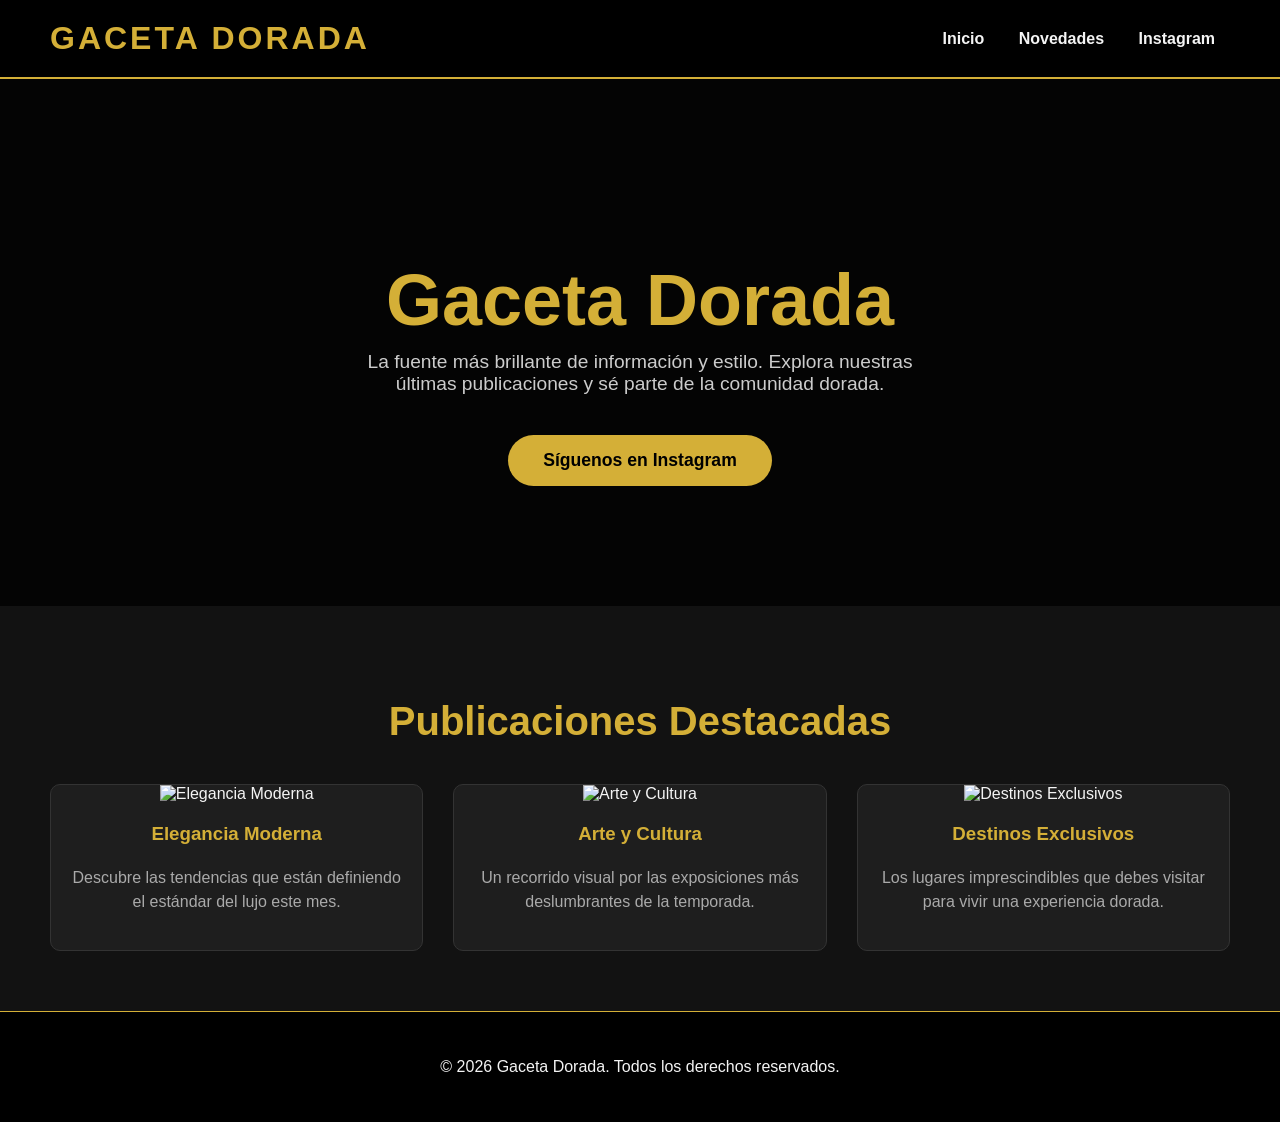
==== index.html @ b97988f5 "Se agrega el Proyecto" ====
<!DOCTYPE html>
<html lang="es">
<head>
    <meta charset="UTF-8">
    <meta name="viewport" content="width=device-width, initial-scale=1.0">
    <title>Gaceta Dorada</title>
    <style>
        /* Variables de color para mantener la estética dorada */
        :root {
            --dorado: #d4af37;
            --oscuro: #121212;
            --claro: #f4f4f4;
            --gris: #1e1e1e;
        }

        body {
            margin: 0;
            font-family: 'Helvetica Neue', Arial, sans-serif;
            background-color: var(--oscuro);
            color: var(--claro);
            scroll-behavior: smooth;
        }

        /* Encabezado fijo */
        header {
            background-color: #000;
            padding: 20px 50px;
            display: flex;
            justify-content: space-between;
            align-items: center;
            border-bottom: 2px solid var(--dorado);
            position: sticky;
            top: 0;
            z-index: 1000;
        }

        .logo {
            font-size: 2em;
            font-weight: bold;
            color: var(--dorado);
            text-transform: uppercase;
            letter-spacing: 3px;
            cursor: pointer;
        }

        nav a {
            color: var(--claro);
            text-decoration: none;
            margin: 0 15px;
            font-weight: bold;
            transition: color 0.3s ease;
        }

        nav a:hover {
            color: var(--dorado);
        }

        /* Sección principal (Hero) */
        .hero {
            text-align: center;
            padding: 120px 20px;
            /* Imagen de fondo genérica de alta calidad */
            background: linear-gradient(rgba(0,0,0,0.8), rgba(0,0,0,0.8)), url('https://images.unsplash.com/photo-1504711434969-e33886168f5c?ixlib=rb-1.2.1&auto=format&fit=crop&w=1350&q=80') no-repeat center center/cover;
        }

        .hero h1 {
            font-size: 4.5em;
            color: var(--dorado);
            margin-bottom: 10px;
            transition: all 0.3s ease;
        }

        .hero p {
            font-size: 1.2em;
            max-width: 600px;
            margin: 0 auto 40px;
            color: #ccc;
        }

        .btn {
            background-color: var(--dorado);
            color: #000;
            padding: 15px 35px;
            text-decoration: none;
            font-size: 1.1em;
            font-weight: bold;
            border-radius: 30px;
            transition: transform 0.3s ease, box-shadow 0.3s ease;
            display: inline-block;
        }

        .btn:hover {
            transform: scale(1.05);
            box-shadow: 0 0 15px var(--dorado);
        }

        /* Sección de contenido */
        .content {
            padding: 60px 50px;
            text-align: center;
        }

        .grid {
            display: grid;
            grid-template-columns: repeat(auto-fit, minmax(300px, 1fr));
            gap: 30px;
            margin-top: 40px;
        }

        .card {
            background-color: var(--gris);
            border: 1px solid #333;
            border-radius: 10px;
            overflow: hidden;
            transition: transform 0.3s ease, border-color 0.3s ease;
        }

        .card:hover {
            transform: translateY(-10px);
            border-color: var(--dorado);
        }

        .card img {
            width: 100%;
            height: 250px;
            object-fit: cover;
        }

        .card h3 {
            padding: 20px 20px 5px;
            color: var(--dorado);
            margin: 0;
        }

        .card p {
            padding: 0 20px 20px;
            color: #aaa;
            line-height: 1.5;
        }

        footer {
            text-align: center;
            padding: 30px;
            background-color: #000;
            border-top: 1px solid var(--dorado);
        }
    </style>
</head>
<body>

<header>
    <div class="logo">Gaceta Dorada</div>
    <nav>
        <a href="#inicio">Inicio</a>
        <a href="#novedades">Novedades</a>
        <a href="https://www.instagram.com/gacetadorada?igsh=OGdsdzQyYzI2OGFp" target="_blank">Instagram</a>
    </nav>
</header>

<section class="hero" id="inicio">
    <h1 id="titulo-dinamico">Gaceta Dorada</h1>
    <p>La fuente más brillante de información y estilo. Explora nuestras últimas publicaciones y sé parte de la comunidad dorada.</p>
    <a href="https://www.instagram.com/gacetadorada?igsh=OGdsdzQyYzI2OGFp" target="_blank" class="btn">Síguenos en Instagram</a>
</section>

<section class="content" id="novedades">
    <h2 style="color: var(--dorado); font-size: 2.5em;">Publicaciones Destacadas</h2>
    <div class="grid" id="contenedor-articulos">
        </div>
</section>

<footer>
    <p>&copy; 2026 Gaceta Dorada. Todos los derechos reservados.</p>
</footer>

<script>
    // JAVASCRIPT: Agrega interactividad y carga de datos dinámica
    document.addEventListener("DOMContentLoaded", () => {
        
        // 1. Datos simulados (Puedes reemplazarlos con el contenido real de tu Instagram/Revista)
        const publicaciones = [
            { titulo: "Elegancia Moderna", desc: "Descubre las tendencias que están definiendo el estándar del lujo este mes.", img: "https://images.unsplash.com/photo-1490481651871-ab68de25d43d?ixlib=rb-1.2.1&auto=format&fit=crop&w=600&q=80" },
            { titulo: "Arte y Cultura", desc: "Un recorrido visual por las exposiciones más deslumbrantes de la temporada.", img: "https://images.unsplash.com/photo-1513364776144-60967b0f800f?ixlib=rb-1.2.1&auto=format&fit=crop&w=600&q=80" },
            { titulo: "Destinos Exclusivos", desc: "Los lugares imprescindibles que debes visitar para vivir una experiencia dorada.", img: "https://images.unsplash.com/photo-1476514525535-07fb3b4ae5f1?ixlib=rb-1.2.1&auto=format&fit=crop&w=600&q=80" }
        ];

        const contenedor = document.getElementById('contenedor-articulos');

        // 2. Renderizar las tarjetas dinámicamente
        publicaciones.forEach(pub => {
            const card = document.createElement('div');
            card.className = 'card';
            card.innerHTML = `
                <img src="${pub.img}" alt="${pub.titulo}">
                <h3>${pub.titulo}</h3>
                <p>${pub.desc}</p>
            `;
            contenedor.appendChild(card);
        });

        // 3. Animación interactiva con JavaScript en el título principal
        const titulo = document.getElementById('titulo-dinamico');
        titulo.addEventListener('mouseover', () => {
            titulo.style.color = '#ffffff';
            titulo.style.textShadow = '0 0 20px #d4af37';
        });
        titulo.addEventListener('mouseout', () => {
            titulo.style.color = '#d4af37';
            titulo.style.textShadow = 'none';
        });
    });
</script>

</body>
</html>
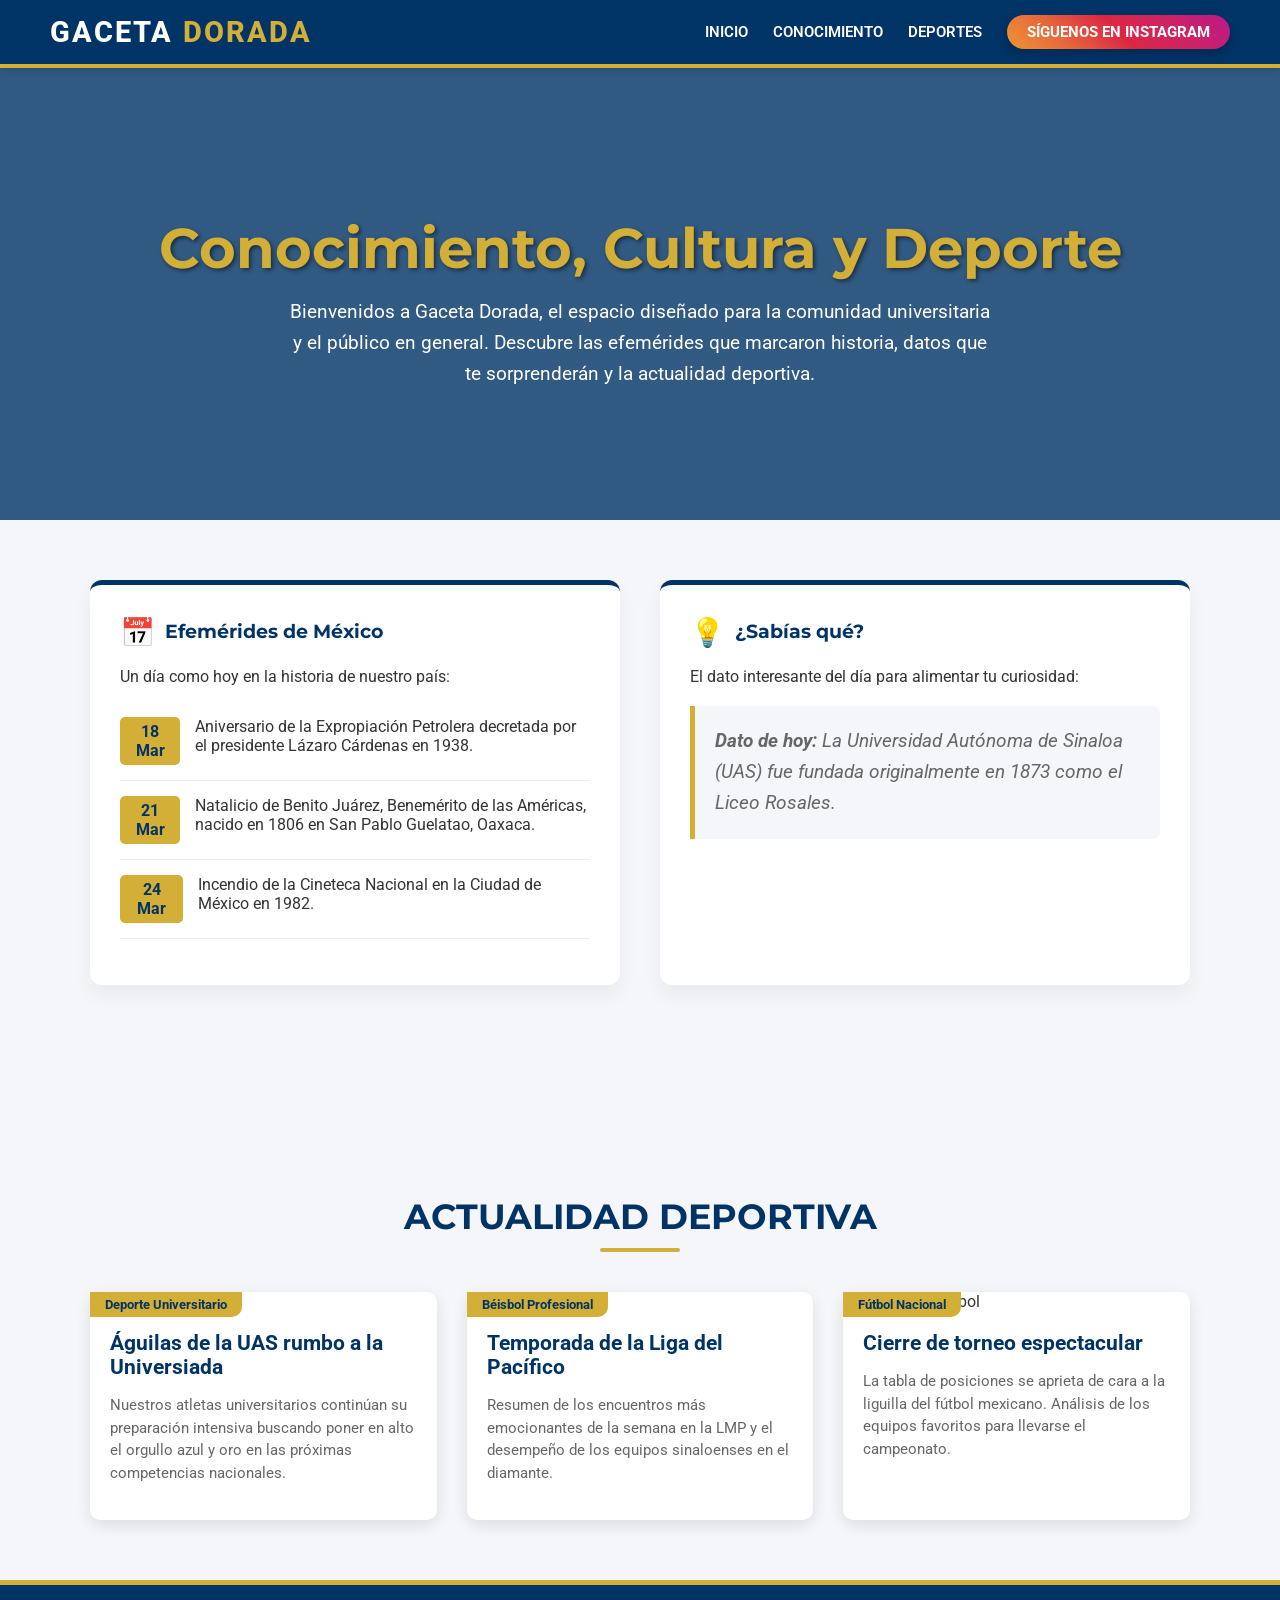
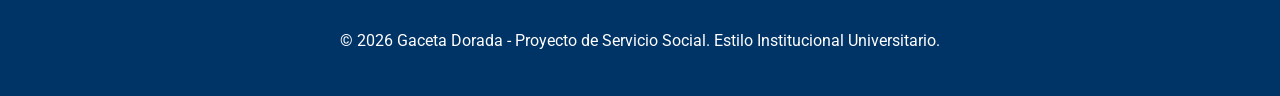
==== commit dfda788f: "Add files via upload" ====
--- a/index.html
+++ b/index.html
@@ -1,215 +1,419 @@
-<!DOCTYPE html>
-<html lang="es">
-<head>
-    <meta charset="UTF-8">
-    <meta name="viewport" content="width=device-width, initial-scale=1.0">
-    <title>Gaceta Dorada</title>
-    <style>
-        /* Variables de color para mantener la estética dorada */
-        :root {
-            --dorado: #d4af37;
-            --oscuro: #121212;
-            --claro: #f4f4f4;
-            --gris: #1e1e1e;
-        }
-
-        body {
-            margin: 0;
-            font-family: 'Helvetica Neue', Arial, sans-serif;
-            background-color: var(--oscuro);
-            color: var(--claro);
-            scroll-behavior: smooth;
-        }
-
-        /* Encabezado fijo */
-        header {
-            background-color: #000;
-            padding: 20px 50px;
-            display: flex;
-            justify-content: space-between;
-            align-items: center;
-            border-bottom: 2px solid var(--dorado);
-            position: sticky;
-            top: 0;
-            z-index: 1000;
-        }
-
-        .logo {
-            font-size: 2em;
-            font-weight: bold;
-            color: var(--dorado);
-            text-transform: uppercase;
-            letter-spacing: 3px;
-            cursor: pointer;
-        }
-
-        nav a {
-            color: var(--claro);
-            text-decoration: none;
-            margin: 0 15px;
-            font-weight: bold;
-            transition: color 0.3s ease;
-        }
-
-        nav a:hover {
-            color: var(--dorado);
-        }
-
-        /* Sección principal (Hero) */
-        .hero {
-            text-align: center;
-            padding: 120px 20px;
-            /* Imagen de fondo genérica de alta calidad */
-            background: linear-gradient(rgba(0,0,0,0.8), rgba(0,0,0,0.8)), url('https://images.unsplash.com/photo-1504711434969-e33886168f5c?ixlib=rb-1.2.1&auto=format&fit=crop&w=1350&q=80') no-repeat center center/cover;
-        }
-
-        .hero h1 {
-            font-size: 4.5em;
-            color: var(--dorado);
-            margin-bottom: 10px;
-            transition: all 0.3s ease;
-        }
-
-        .hero p {
-            font-size: 1.2em;
-            max-width: 600px;
-            margin: 0 auto 40px;
-            color: #ccc;
-        }
-
-        .btn {
-            background-color: var(--dorado);
-            color: #000;
-            padding: 15px 35px;
-            text-decoration: none;
-            font-size: 1.1em;
-            font-weight: bold;
-            border-radius: 30px;
-            transition: transform 0.3s ease, box-shadow 0.3s ease;
-            display: inline-block;
-        }
-
-        .btn:hover {
-            transform: scale(1.05);
-            box-shadow: 0 0 15px var(--dorado);
-        }
-
-        /* Sección de contenido */
-        .content {
-            padding: 60px 50px;
-            text-align: center;
-        }
-
-        .grid {
-            display: grid;
-            grid-template-columns: repeat(auto-fit, minmax(300px, 1fr));
-            gap: 30px;
-            margin-top: 40px;
-        }
-
-        .card {
-            background-color: var(--gris);
-            border: 1px solid #333;
-            border-radius: 10px;
-            overflow: hidden;
-            transition: transform 0.3s ease, border-color 0.3s ease;
-        }
-
-        .card:hover {
-            transform: translateY(-10px);
-            border-color: var(--dorado);
-        }
-
-        .card img {
-            width: 100%;
-            height: 250px;
-            object-fit: cover;
-        }
-
-        .card h3 {
-            padding: 20px 20px 5px;
-            color: var(--dorado);
-            margin: 0;
-        }
-
-        .card p {
-            padding: 0 20px 20px;
-            color: #aaa;
-            line-height: 1.5;
-        }
-
-        footer {
-            text-align: center;
-            padding: 30px;
-            background-color: #000;
-            border-top: 1px solid var(--dorado);
-        }
-    </style>
-</head>
-<body>
-
-<header>
-    <div class="logo">Gaceta Dorada</div>
-    <nav>
-        <a href="#inicio">Inicio</a>
-        <a href="#novedades">Novedades</a>
-        <a href="https://www.instagram.com/gacetadorada?igsh=OGdsdzQyYzI2OGFp" target="_blank">Instagram</a>
-    </nav>
-</header>
-
-<section class="hero" id="inicio">
-    <h1 id="titulo-dinamico">Gaceta Dorada</h1>
-    <p>La fuente más brillante de información y estilo. Explora nuestras últimas publicaciones y sé parte de la comunidad dorada.</p>
-    <a href="https://www.instagram.com/gacetadorada?igsh=OGdsdzQyYzI2OGFp" target="_blank" class="btn">Síguenos en Instagram</a>
-</section>
-
-<section class="content" id="novedades">
-    <h2 style="color: var(--dorado); font-size: 2.5em;">Publicaciones Destacadas</h2>
-    <div class="grid" id="contenedor-articulos">
-        </div>
-</section>
-
-<footer>
-    <p>&copy; 2026 Gaceta Dorada. Todos los derechos reservados.</p>
-</footer>
-
-<script>
-    // JAVASCRIPT: Agrega interactividad y carga de datos dinámica
-    document.addEventListener("DOMContentLoaded", () => {
-        
-        // 1. Datos simulados (Puedes reemplazarlos con el contenido real de tu Instagram/Revista)
-        const publicaciones = [
-            { titulo: "Elegancia Moderna", desc: "Descubre las tendencias que están definiendo el estándar del lujo este mes.", img: "https://images.unsplash.com/photo-1490481651871-ab68de25d43d?ixlib=rb-1.2.1&auto=format&fit=crop&w=600&q=80" },
-            { titulo: "Arte y Cultura", desc: "Un recorrido visual por las exposiciones más deslumbrantes de la temporada.", img: "https://images.unsplash.com/photo-1513364776144-60967b0f800f?ixlib=rb-1.2.1&auto=format&fit=crop&w=600&q=80" },
-            { titulo: "Destinos Exclusivos", desc: "Los lugares imprescindibles que debes visitar para vivir una experiencia dorada.", img: "https://images.unsplash.com/photo-1476514525535-07fb3b4ae5f1?ixlib=rb-1.2.1&auto=format&fit=crop&w=600&q=80" }
-        ];
-
-        const contenedor = document.getElementById('contenedor-articulos');
-
-        // 2. Renderizar las tarjetas dinámicamente
-        publicaciones.forEach(pub => {
-            const card = document.createElement('div');
-            card.className = 'card';
-            card.innerHTML = `
-                <img src="${pub.img}" alt="${pub.titulo}">
-                <h3>${pub.titulo}</h3>
-                <p>${pub.desc}</p>
-            `;
-            contenedor.appendChild(card);
-        });
-
-        // 3. Animación interactiva con JavaScript en el título principal
-        const titulo = document.getElementById('titulo-dinamico');
-        titulo.addEventListener('mouseover', () => {
-            titulo.style.color = '#ffffff';
-            titulo.style.textShadow = '0 0 20px #d4af37';
-        });
-        titulo.addEventListener('mouseout', () => {
-            titulo.style.color = '#d4af37';
-            titulo.style.textShadow = 'none';
-        });
-    });
-</script>
-
-</body>
+<!DOCTYPE html>
+<html lang="es">
+<head>
+    <meta charset="UTF-8">
+    <meta name="viewport" content="width=device-width, initial-scale=1.0">
+    <title>Gaceta Dorada | Portal Universitario</title>
+    <link href="https://fonts.googleapis.com/css2?family=Montserrat:wght@400;600;800&family=Roboto:wght@300;400;700&display=swap" rel="stylesheet">
+    <style>
+        /* Paleta de colores estilo UAS */
+        :root {
+            --uas-azul: #003366; /* Azul marino institucional */
+            --uas-azul-claro: #004b87;
+            --uas-dorado: #D4AF37; /* Dorado elegante */
+            --uas-amarillo: #FFCC00; /* Amarillo vibrante UAS */
+            --blanco: #ffffff;
+            --gris-fondo: #f4f6f9;
+            --texto-oscuro: #333333;
+            --texto-claro: #666666;
+        /* Regla para evitar que los bordes y margenes rompan el tamaño*/
+            *, *::before, *::after{
+                box-sizing: border-box;
+            }
+        }
+
+        body {
+            margin: 0;
+            font-family: 'Roboto', sans-serif;
+            background-color: var(--gris-fondo);
+            color: var(--texto-oscuro);
+            scroll-behavior: smooth;
+            overflow-x: hidden;
+            width: 100%;
+        }
+
+        h1, h2, h3 {
+            font-family: 'Montserrat', sans-serif;
+        }
+
+        /* Encabezado Institucional */
+        header {
+            background-color: var(--uas-azul);
+            padding: 15px 50px;
+            display: flex;
+            justify-content: space-between;
+            align-items: center;
+            position: sticky;
+            top: 0;
+            z-index: 1000;
+            box-shadow: 0 4px 6px rgba(0,0,0,0.1);
+            border-bottom: 4px solid var(--uas-dorado);
+        }
+
+        .logo {
+            font-size: 1.8em;
+            font-weight: 800;
+            color: var(--blanco);
+            text-transform: uppercase;
+            letter-spacing: 2px;
+            display: flex;
+            align-items: center;
+            gap: 10px;
+        }
+
+        .logo span {
+            color: var(--uas-dorado);
+        }
+
+        nav {
+            display: flex;
+            align-items: center;
+            gap: 25px;
+        }
+
+        nav a {
+            color: var(--blanco);
+            text-decoration: none;
+            font-weight: 600;
+            font-size: 0.95em;
+            text-transform: uppercase;
+            transition: color 0.3s ease;
+        }
+
+        nav a:hover {
+            color: var(--uas-dorado);
+        }
+
+        .btn-instagram-nav {
+            background: linear-gradient(45deg, #f09433 0%, #e6683c 25%, #dc2743 50%, #cc2366 75%, #bc1888 100%);
+            padding: 8px 20px;
+            border-radius: 25px;
+            color: white !important;
+            font-weight: bold;
+            box-shadow: 0 4px 10px rgba(0,0,0,0.2);
+        }
+
+        .btn-instagram-nav:hover {
+            transform: scale(1.05);
+            color: white;
+        }
+
+        /* Sección Hero */
+        .hero {
+            background: linear-gradient(rgba(0, 51, 102, 0.8), rgba(0, 51, 102, 0.8)), url('https://images.unsplash.com/photo-1541339907198-e08756dedf3f?ixlib=rb-1.2.1&auto=format&fit=crop&w=1350&q=80') center/cover;
+            color: var(--blanco);
+            text-align: center;
+            padding: 100px 20px;
+        }
+
+        .hero h1 {
+            font-size: 3.5em;
+            margin-bottom: 15px;
+            color: var(--uas-dorado);
+            text-shadow: 2px 2px 4px rgba(0,0,0,0.5);
+        }
+
+        .hero p {
+            font-size: 1.2em;
+            max-width: 700px;
+            margin: 0 auto 30px;
+            line-height: 1.6;
+        }
+
+        /* Contenedores de Secciones */
+        .seccion {
+            padding: 60px 50px;
+            max-width: 1200px;
+            margin: 0 auto;
+        }
+
+        .titulo-seccion {
+            text-align: center;
+            color: var(--uas-azul);
+            font-size: 2.2em;
+            margin-bottom: 40px;
+            text-transform: uppercase;
+            position: relative;
+        }
+
+        .titulo-seccion::after {
+            content: '';
+            display: block;
+            width: 80px;
+            height: 4px;
+            background-color: var(--uas-dorado);
+            margin: 10px auto 0;
+            border-radius: 2px;
+        }
+
+        /* Grid Dual (Efemérides y Datos) */
+        .grid-dual {
+            display: grid;
+            grid-template-columns: 1fr 1fr;
+            gap: 40px;
+            margin-bottom: 60px;
+        }
+
+        /* Tarjetas estilo widget */
+        .widget {
+            background: var(--blanco);
+            border-radius: 12px;
+            padding: 30px;
+            box-shadow: 0 10px 20px rgba(0,0,0,0.05);
+            border-top: 5px solid var(--uas-azul);
+        }
+
+        .widget h3 {
+            color: var(--uas-azul);
+            margin-top: 0;
+            display: flex;
+            align-items: center;
+            gap: 10px;
+        }
+
+        .widget-icono {
+            font-size: 1.5em;
+        }
+
+        /* Lista de Efemérides */
+        .lista-efemerides {
+            list-style: none;
+            padding: 0;
+        }
+
+        .lista-efemerides li {
+            padding: 15px 0;
+            border-bottom: 1px solid #eee;
+            display: flex;
+            gap: 15px;
+        }
+
+        .fecha-badge {
+            background-color: var(--uas-dorado);
+            color: var(--uas-azul);
+            font-weight: bold;
+            padding: 5px 10px;
+            border-radius: 5px;
+            min-width: 60px;
+            text-align: center;
+            height: fit-content;
+        }
+
+        /* Dato del Día */
+        .dato-destacado {
+            font-size: 1.2em;
+            font-style: italic;
+            line-height: 1.6;
+            color: var(--texto-claro);
+            padding: 20px;
+            background-color: var(--gris-fondo);
+            border-left: 5px solid var(--uas-dorado);
+            border-radius: 0 8px 8px 0;
+            margin-top: 20px;
+        }
+
+        /* Sección Deportes */
+        .grid-deportes {
+            display: grid;
+            grid-template-columns: repeat(auto-fit, minmax(300px, 1fr));
+            gap: 30px;
+        }
+
+        .card-deporte {
+            background: var(--blanco);
+            border-radius: 10px;
+            overflow: hidden;
+            box-shadow: 0 5px 15px rgba(0,0,0,0.1);
+            transition: transform 0.3s ease;
+        }
+
+        .card-deporte:hover {
+            transform: translateY(-5px);
+        }
+
+        .categoria-etiqueta {
+            position: absolute;
+            background: var(--uas-dorado);
+            color: var(--uas-azul);
+            padding: 5px 15px;
+            font-weight: bold;
+            font-size: 0.8em;
+            border-radius: 0 0 10px 0;
+            z-index: 10;
+        }
+
+        .card-deporte img {
+            width: 100%;
+            height: 200px;
+            object-fit: cover;
+            position: relative;
+        }
+
+        .card-contenido {
+            padding: 20px;
+        }
+
+        .card-contenido h4 {
+            margin: 0 0 10px;
+            color: var(--uas-azul);
+            font-size: 1.3em;
+        }
+
+        .card-contenido p {
+            color: var(--texto-claro);
+            font-size: 0.95em;
+            line-height: 1.5;
+        }
+
+        footer {
+            background-color: var(--uas-azul);
+            color: var(--blanco);
+            text-align: center;
+            padding: 30px;
+            border-top: 5px solid var(--uas-dorado);
+        }
+
+/* Responsive (Adaptación para celulares) */
+        @media (max-width: 768px) {
+            .grid-dual {
+                grid-template-columns: 1fr;
+            }
+            
+            
+            header {
+                flex-direction: column;
+                gap: 15px;
+                padding: 15px 20px; 
+            }
+            nav {
+                flex-wrap: wrap;
+                justify-content: center;
+                gap: 10px; 
+            }
+            
+            
+            .seccion {
+                padding: 40px 20px; 
+            }
+            
+            
+            .hero {
+                padding: 60px 20px;
+            }
+            .hero h1 {
+                font-size: 2.2em; 
+            }
+            .titulo-seccion {
+                font-size: 1.8em;
+            }
+        }
+    </style>
+</head>
+<body>
+
+<header>
+    <div class="logo">Gaceta <span>Dorada</span></div>
+    <nav>
+        <a href="#inicio">Inicio</a>
+        <a href="#sabias-que">Conocimiento</a>
+        <a href="#deportes">Deportes</a>
+        <a href="https://www.instagram.com/gacetadorada?igsh=OGdsdzQyYzI2OGFp" target="_blank" class="btn-instagram-nav">Síguenos en Instagram</a>
+    </nav>
+</header>
+
+<section class="hero" id="inicio">
+    <h1>Conocimiento, Cultura y Deporte</h1>
+    <p>Bienvenidos a Gaceta Dorada, el espacio diseñado para la comunidad universitaria y el público en general. Descubre las efemérides que marcaron historia, datos que te sorprenderán y la actualidad deportiva.</p>
+</section>
+
+<section class="seccion" id="sabias-que">
+    <div class="grid-dual">
+        <div class="widget">
+            <h3><span class="widget-icono">📅</span> Efemérides de México</h3>
+            <p>Un día como hoy en la historia de nuestro país:</p>
+            <ul class="lista-efemerides" id="contenedor-efemerides">
+                </ul>
+        </div>
+
+        <div class="widget">
+            <h3><span class="widget-icono">💡</span> ¿Sabías qué?</h3>
+            <p>El dato interesante del día para alimentar tu curiosidad:</p>
+            <div class="dato-destacado" id="dato-del-dia">
+                </div>
+        </div>
+    </div>
+</section>
+
+<section class="seccion" id="deportes">
+    <h2 class="titulo-seccion">Actualidad Deportiva</h2>
+    <div class="grid-deportes">
+        <div class="card-deporte">
+            <div class="categoria-etiqueta">Deporte Universitario</div>
+            <img src="https://images.unsplash.com/photo-1541534741688-6078c6bfb5c5?ixlib=rb-1.2.1&auto=format&fit=crop&w=600&q=80" alt="Deportes UAS">
+            <div class="card-contenido">
+                <h4>Águilas de la UAS rumbo a la Universiada</h4>
+                <p>Nuestros atletas universitarios continúan su preparación intensiva buscando poner en alto el orgullo azul y oro en las próximas competencias nacionales.</p>
+            </div>
+        </div>
+
+        <div class="card-deporte">
+            <div class="categoria-etiqueta">Béisbol Profesional</div>
+            <img src="https://images.unsplash.com/photo-1508344928928-7165b67de128?ixlib=rb-1.2.1&auto=format&fit=crop&w=600&q=80" alt="Béisbol">
+            <div class="card-contenido">
+                <h4>Temporada de la Liga del Pacífico</h4>
+                <p>Resumen de los encuentros más emocionantes de la semana en la LMP y el desempeño de los equipos sinaloenses en el diamante.</p>
+            </div>
+        </div>
+
+        <div class="card-deporte">
+            <div class="categoria-etiqueta">Fútbol Nacional</div>
+            <img src="https://images.unsplash.com/photo-1518605368461-1e1e12760bf0?ixlib=rb-1.2.1&auto=format&fit=crop&w=600&q=80" alt="Cancha de futbol">
+            <div class="card-contenido">
+                <h4>Cierre de torneo espectacular</h4>
+                <p>La tabla de posiciones se aprieta de cara a la liguilla del fútbol mexicano. Análisis de los equipos favoritos para llevarse el campeonato.</p>
+            </div>
+        </div>
+    </div>
+</section>
+
+<footer>
+    <p>&copy; 2026 Gaceta Dorada - Proyecto de Servicio Social. Estilo Institucional Universitario.</p>
+</footer>
+
+<script>
+    document.addEventListener("DOMContentLoaded", () => {
+        // --- 1. DATOS DEL DÍA (Generador Aleatorio) ---
+        const datosCuriosos = [
+            "La Universidad Autónoma de Sinaloa (UAS) fue fundada originalmente en 1873 como el Liceo Rosales.",
+            "México es el país con mayor número de hispanohablantes en el mundo.",
+            "La mariposa Monarca viaja hasta 4,000 kilómetros desde Canadá hasta los bosques de Michoacán en México.",
+            "El cerebro humano genera suficiente electricidad para encender un foco pequeño.",
+            "Sinaloa es conocido como 'El Granero de México' por su altísima producción agrícola."
+        ];
+        
+        // Selecciona un dato al azar
+        const datoAleatorio = datosCuriosos[Math.floor(Math.random() * datosCuriosos.length)];
+        document.getElementById('dato-del-dia').innerHTML = `<strong>Dato de hoy:</strong> ${datoAleatorio}`;
+
+        // --- 2. EFEMÉRIDES DE MÉXICO (Muestra algunas destacadas de Marzo como ejemplo) ---
+        const efemerides = [
+            { fecha: "18 Mar", evento: "Aniversario de la Expropiación Petrolera decretada por el presidente Lázaro Cárdenas en 1938." },
+            { fecha: "21 Mar", evento: "Natalicio de Benito Juárez, Benemérito de las Américas, nacido en 1806 en San Pablo Guelatao, Oaxaca." },
+            { fecha: "24 Mar", evento: "Incendio de la Cineteca Nacional en la Ciudad de México en 1982." }
+        ];
+
+        const contenedorEfemerides = document.getElementById('contenedor-efemerides');
+        
+        efemerides.forEach(efe => {
+            const li = document.createElement('li');
+            li.innerHTML = `
+                <div class="fecha-badge">${efe.fecha}</div>
+                <div>${efe.evento}</div>
+            `;
+            contenedorEfemerides.appendChild(li);
+        });
+    });
+</script>
+
+</body>
 </html>
